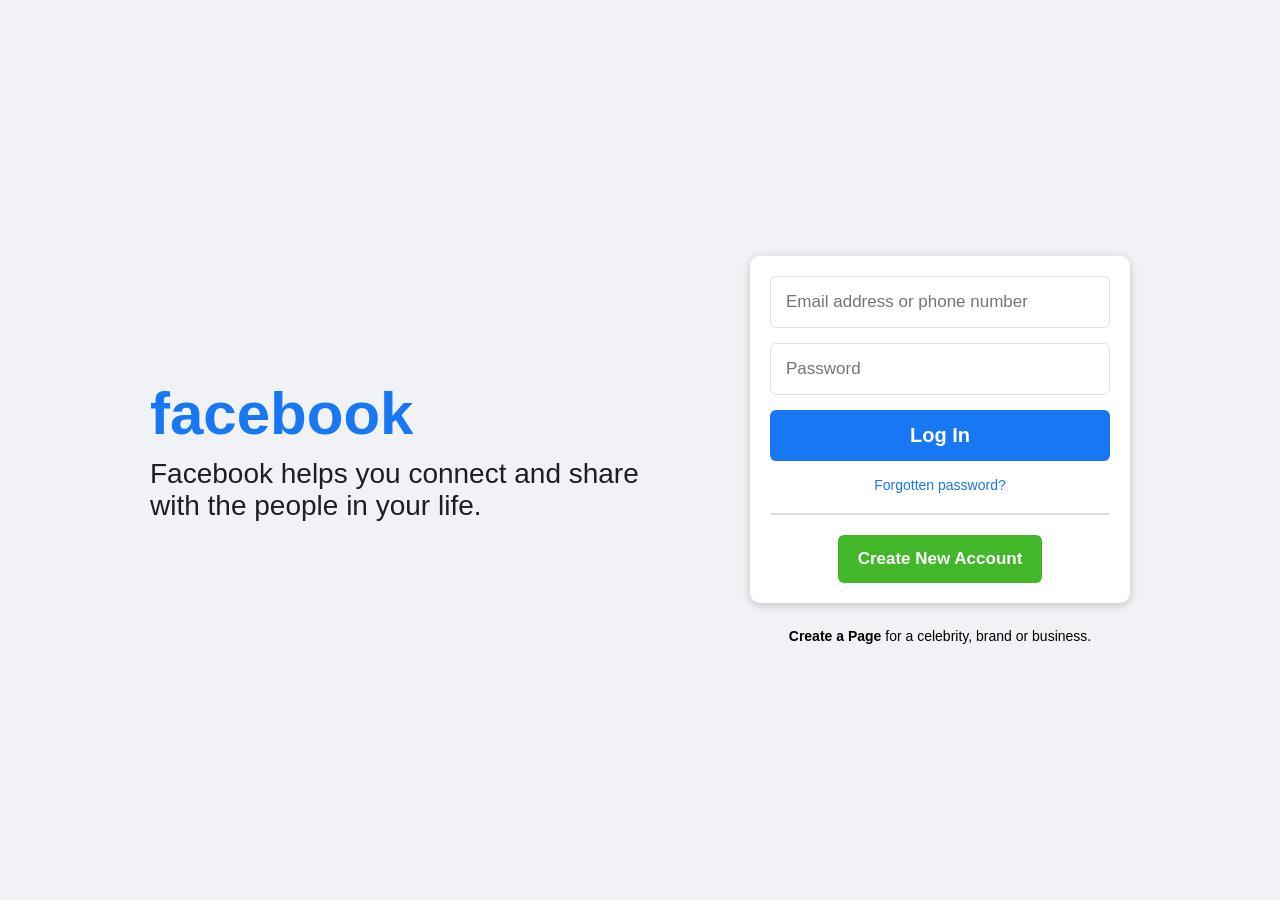
==== index.html @ e337bd1a "Initial commit" ====
<!DOCTYPE html>
<html lang="en">
<head>
    <meta charset="UTF-8">
    <meta name="viewport" content="width=device-width, initial-scale=1.0">
    <title>Facebook – Log In</title>

    <style>
        *{
            margin:0;
            padding:0;
            box-sizing:border-box;
            font-family:Arial, Helvetica, sans-serif;
        }

        body{
            background:#f0f2f5;
        }

        .container{
            width:100%;
            height:100vh;
            display:flex;
            justify-content:center;
            align-items:center;
            gap:100px;
            padding:20px;
        }

        .left{
            max-width:500px;
        }

        .left h1{
            color:#1877f2;
            font-size:60px;
            margin-bottom:10px;
        }

        .left p{
            font-size:28px;
            color:#1c1e21;
        }

        .login-box{
            width:380px;
            background:white;
            padding:20px;
            border-radius:10px;
            box-shadow:0 2px 10px rgba(0,0,0,.2);
            text-align:center;
        }

        input{
            width:100%;
            padding:15px;
            margin-bottom:15px;
            border:1px solid #dddfe2;
            border-radius:6px;
            font-size:17px;
        }

        input:focus{
            outline:none;
            border-color:#1877f2;
        }

        .login-btn{
            width:100%;
            padding:14px;
            background:#1877f2;
            color:white;
            border:none;
            border-radius:6px;
            font-size:20px;
            font-weight:bold;
            cursor:pointer;
        }

        .login-btn:hover{
            background:#166fe5;
        }

        .forgot{
            display:block;
            margin:16px 0;
            text-decoration:none;
            color:#1877f2;
            font-size:14px;
        }

        hr{
            margin:20px 0;
            border:1px solid #ddd;
        }

        .create-btn{
            background:#42b72a;
            color:white;
            border:none;
            padding:14px 20px;
            border-radius:6px;
            font-size:17px;
            font-weight:bold;
            cursor:pointer;
        }

        .create-btn:hover{
            background:#36a420;
        }

        .bottom-text{
            margin-top:25px;
            text-align:center;
            font-size:14px;
        }

        @media(max-width:768px){
            .container{
                flex-direction:column;
                gap:40px;
            }

            .left{
                text-align:center;
            }

            .left h1{
                font-size:50px;
            }

            .left p{
                font-size:22px;
            }

            .login-box{
                width:100%;
                max-width:380px;
            }
        }
    </style>
</head>

<body>

    <div class="container">

        <div class="left">
            <h1>facebook</h1>
            <p>Facebook helps you connect and share with the people in your life.</p>
        </div>

        <div>
            <div class="login-box">

                <form>
                    <input type="text" placeholder="Email address or phone number">

                    <input type="password" placeholder="Password">

                    <button class="login-btn">Log In</button>

                    <a href="#" class="forgot">Forgotten password?</a>

                    <hr>

                    <button type="button" class="create-btn">Create New Account</button>
                </form>

            </div>

            <p class="bottom-text">
                <strong>Create a Page</strong> for a celebrity, brand or business.
            </p>

        </div>

    </div>

</body>
</html>
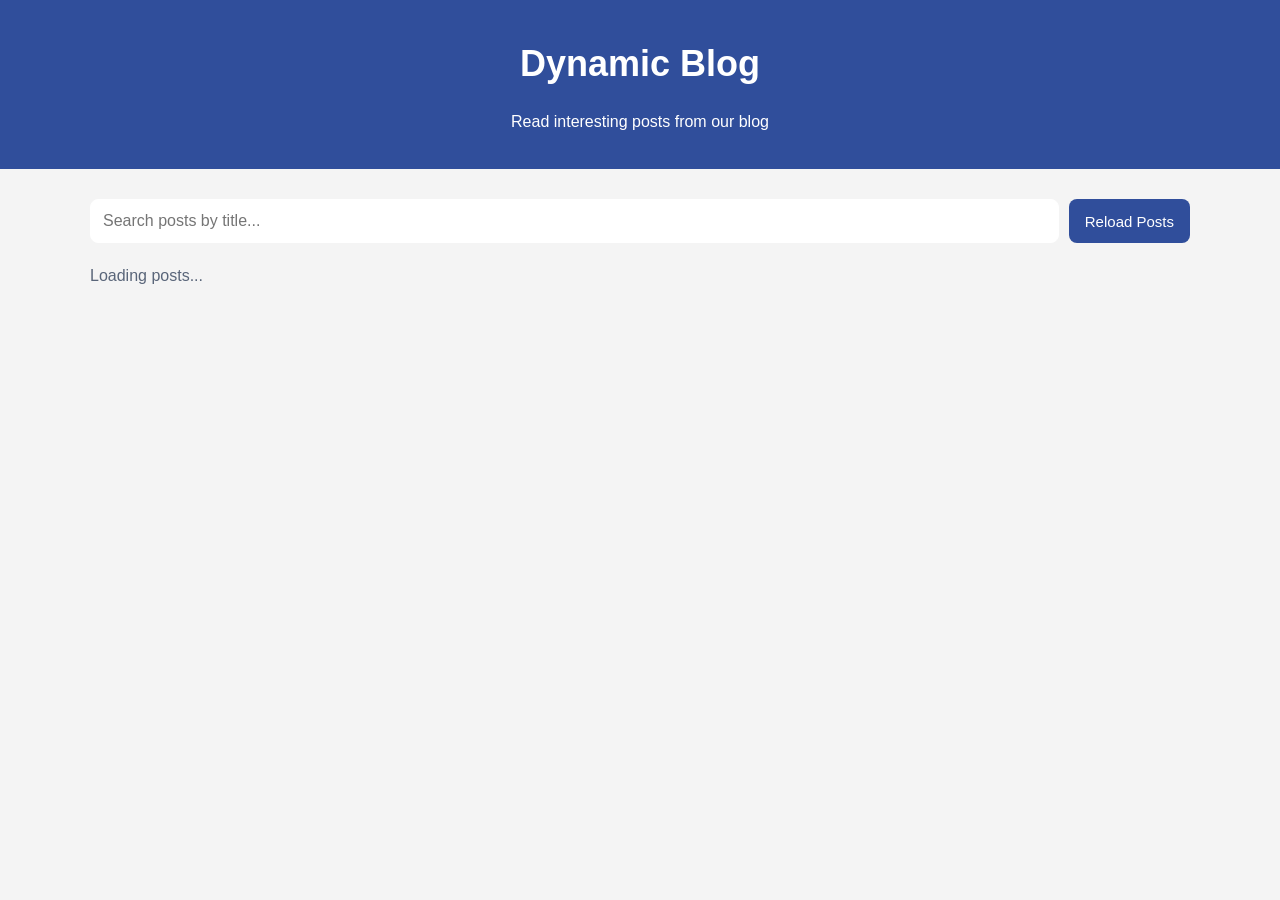
==== commit 7ce14600: "Add CRT session code" ====
--- a/index.html
+++ b/index.html
@@ -3,179 +3,33 @@
 <head>
     <meta charset="UTF-8">
     <meta name="viewport" content="width=device-width, initial-scale=1.0">
-    <title>Facebook – Log In</title>
-
-    <style>
-        *{
-            margin:0;
-            padding:0;
-            box-sizing:border-box;
-            font-family:Arial, Helvetica, sans-serif;
-        }
-
-        body{
-            background:#f0f2f5;
-        }
-
-        .container{
-            width:100%;
-            height:100vh;
-            display:flex;
-            justify-content:center;
-            align-items:center;
-            gap:100px;
-            padding:20px;
-        }
-
-        .left{
-            max-width:500px;
-        }
-
-        .left h1{
-            color:#1877f2;
-            font-size:60px;
-            margin-bottom:10px;
-        }
-
-        .left p{
-            font-size:28px;
-            color:#1c1e21;
-        }
-
-        .login-box{
-            width:380px;
-            background:white;
-            padding:20px;
-            border-radius:10px;
-            box-shadow:0 2px 10px rgba(0,0,0,.2);
-            text-align:center;
-        }
-
-        input{
-            width:100%;
-            padding:15px;
-            margin-bottom:15px;
-            border:1px solid #dddfe2;
-            border-radius:6px;
-            font-size:17px;
-        }
-
-        input:focus{
-            outline:none;
-            border-color:#1877f2;
-        }
-
-        .login-btn{
-            width:100%;
-            padding:14px;
-            background:#1877f2;
-            color:white;
-            border:none;
-            border-radius:6px;
-            font-size:20px;
-            font-weight:bold;
-            cursor:pointer;
-        }
-
-        .login-btn:hover{
-            background:#166fe5;
-        }
-
-        .forgot{
-            display:block;
-            margin:16px 0;
-            text-decoration:none;
-            color:#1877f2;
-            font-size:14px;
-        }
-
-        hr{
-            margin:20px 0;
-            border:1px solid #ddd;
-        }
-
-        .create-btn{
-            background:#42b72a;
-            color:white;
-            border:none;
-            padding:14px 20px;
-            border-radius:6px;
-            font-size:17px;
-            font-weight:bold;
-            cursor:pointer;
-        }
-
-        .create-btn:hover{
-            background:#36a420;
-        }
-
-        .bottom-text{
-            margin-top:25px;
-            text-align:center;
-            font-size:14px;
-        }
-
-        @media(max-width:768px){
-            .container{
-                flex-direction:column;
-                gap:40px;
-            }
-
-            .left{
-                text-align:center;
-            }
-
-            .left h1{
-                font-size:50px;
-            }
-
-            .left p{
-                font-size:22px;
-            }
-
-            .login-box{
-                width:100%;
-                max-width:380px;
-            }
-        }
-    </style>
+    <title>Dynamic Blog Page</title>
+    <link rel="stylesheet" href="style.css">
 </head>
-
 <body>
 
-    <div class="container">
+    <header class="header">
+        <h1>Dynamic Blog</h1>
+        <p>Read interesting posts from our blog</p>
+    </header>
 
-        <div class="left">
-            <h1>facebook</h1>
-            <p>Facebook helps you connect and share with the people in your life.</p>
-        </div>
-
-        <div>
-            <div class="login-box">
-
-                <form>
-                    <input type="text" placeholder="Email address or phone number">
-
-                    <input type="password" placeholder="Password">
-
-                    <button class="login-btn">Log In</button>
-
-                    <a href="#" class="forgot">Forgotten password?</a>
-
-                    <hr>
-
-                    <button type="button" class="create-btn">Create New Account</button>
-                </form>
-
-            </div>
-
-            <p class="bottom-text">
-                <strong>Create a Page</strong> for a celebrity, brand or business.
-            </p>
-
-        </div>
-
-    </div>
-
+    <main class="container">
+        <section class="controls">
+            <input 
+            type="search"
+            id="searchinput"
+            placeholder="Search posts by title...">
+            <button class="reloadButton" type="button">
+                 Reload Posts
+            </button>
+        </section>
+        <p id="statusMessage" role="status" aria-live="polite">
+            Loading posts...
+        </p>
+        <section id="postsContainer" class="posts-grid"></section>
+    </main>
+               
+ 
+    <script src="script.js"></script>
 </body>
 </html>
--- a/style.css
+++ b/style.css
@@ -0,0 +1,117 @@
+*{
+    box-sizing: border-box;
+}
+
+body{
+    margin: 0;
+    font-family: Arial, sans-serif;
+    background: #f4f4f4;
+    color: #333;
+    line-height: 1.6;
+}
+.header{
+    background: #304e9b;
+    color: white;
+    text-align: center;
+    padding: 35px 15px;
+}
+.header h1{
+    margin: 0;
+    font-size: 36px;
+}
+
+.header p{
+    margin-bottom: 0;
+}
+
+.container{
+    width: 90%;
+    max-width: 1100px;
+    margin : 30px auto;
+}
+
+.controls{
+    display: flex;
+    gap :10px;
+    margin-bottom: 20px;
+}
+
+input{
+    flex: 1;
+    min-width: 0;
+    padding: 12px;
+    border: 1px solid white;
+    border-radius: 8px;
+    font-size: 16px;
+}
+button{
+    padding: 12px 16px;
+    border: none;
+    border-radius: 8px;
+    background: #304e9b;
+    color: white;
+    cursor: pointer;
+    font-size: 15px;
+}
+
+button:hover{
+    padding: 12px 16px;
+    border: none;
+    border-radius: 8px;
+    background: #304e9b;
+    color: white;
+    cursor: pointer;
+    font-size: 15px;
+}
+
+button:hover{
+    background: #1f3a7a;
+}
+
+button:disabled{
+    opacity: 0.6;
+    cursor: not-allowed;
+}
+
+#statusMessage{
+    color: #596579;
+}
+
+.error{
+    color: red !important;
+}
+
+.post-grid{
+    display: grid;
+    grid-template-columns: repeat(auto-fit, minmax(300px, 1fr));
+    gap: 20px;
+}
+
+.post-card h2{
+    margin-top: 0;
+    font-size: 20px;
+    text-transform: capitalize;
+}
+
+.post-card p{
+    color: #596579;
+    line-height: 1.4;
+}
+
+.post-number{
+    color: #304e9b;
+    font-size: 13px;
+    font-weight: bold;
+}
+
+@media(max-width: 800px){e1
+    .post-grid{
+        grid-template-columns: 1fr;
+    }
+    .controls{
+        flex-direction: column;
+    }
+    .header h1{
+        font-size: 28px;
+    }
+}
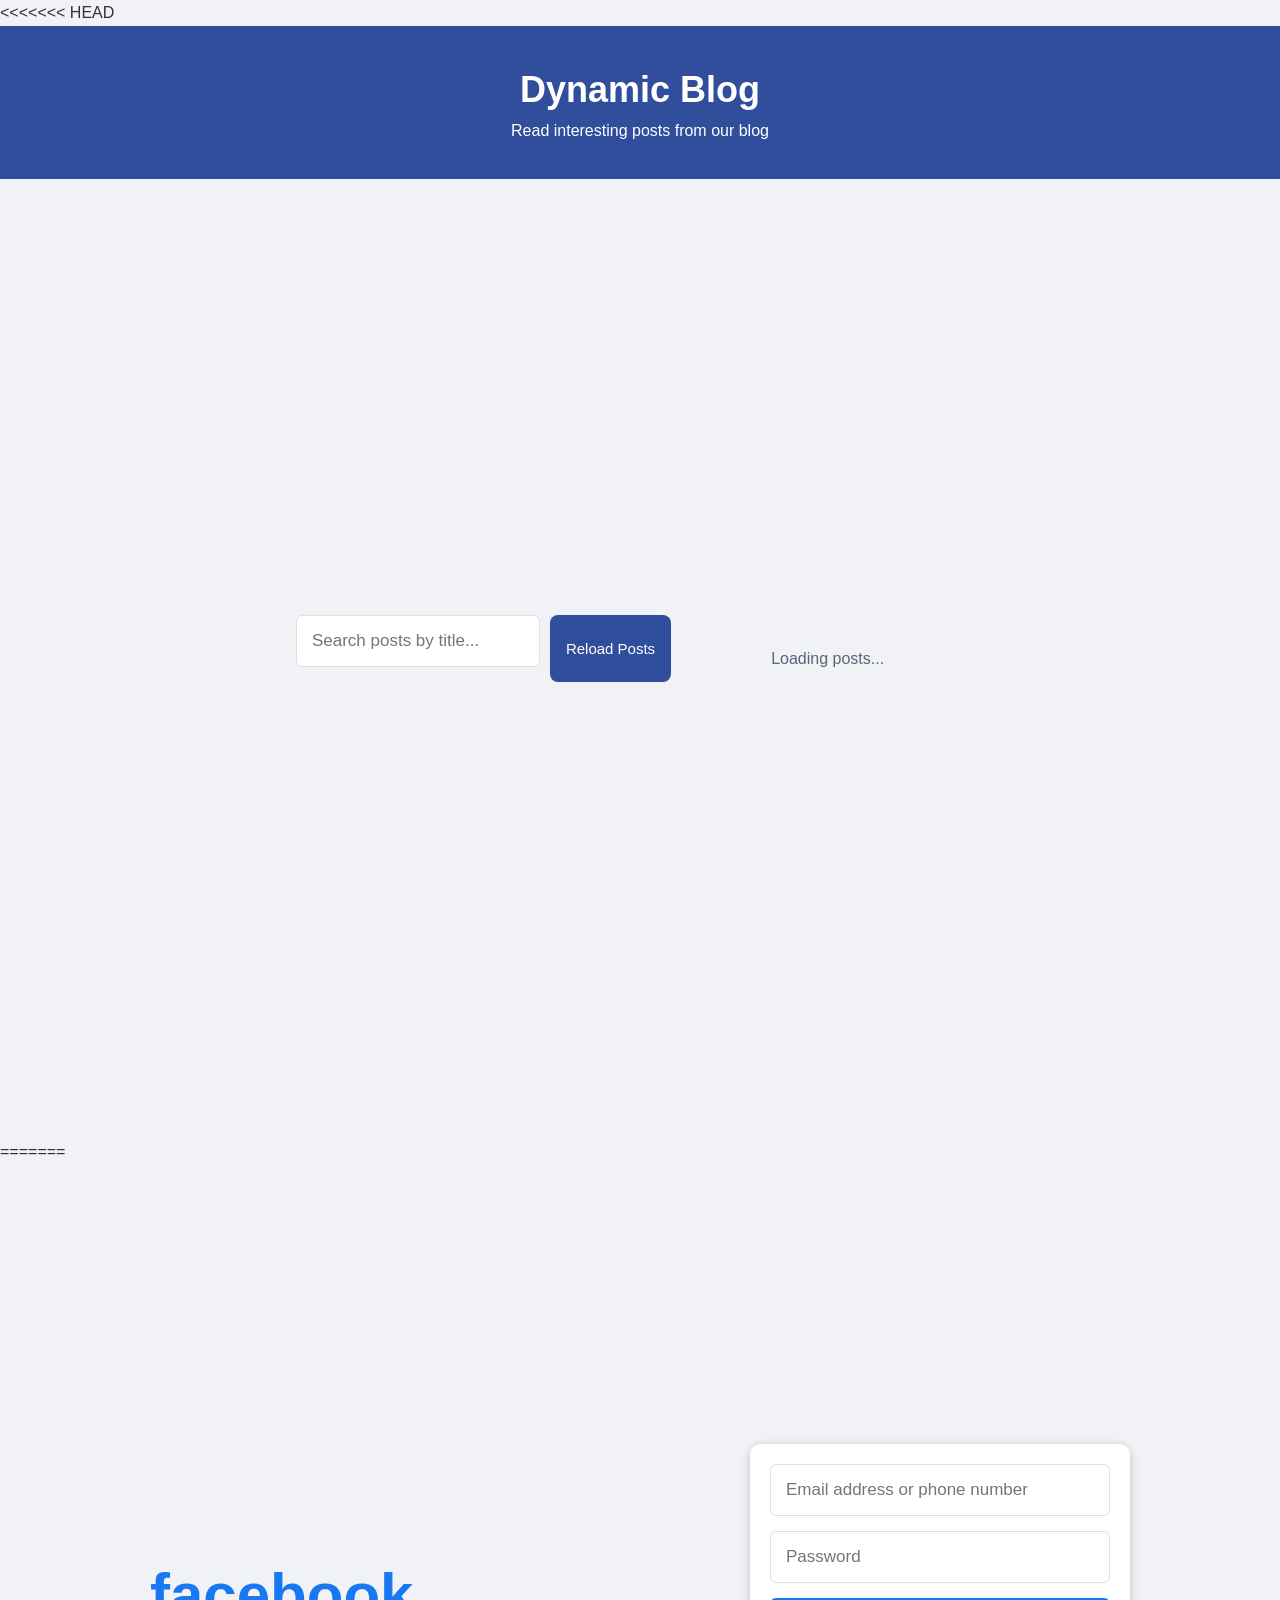
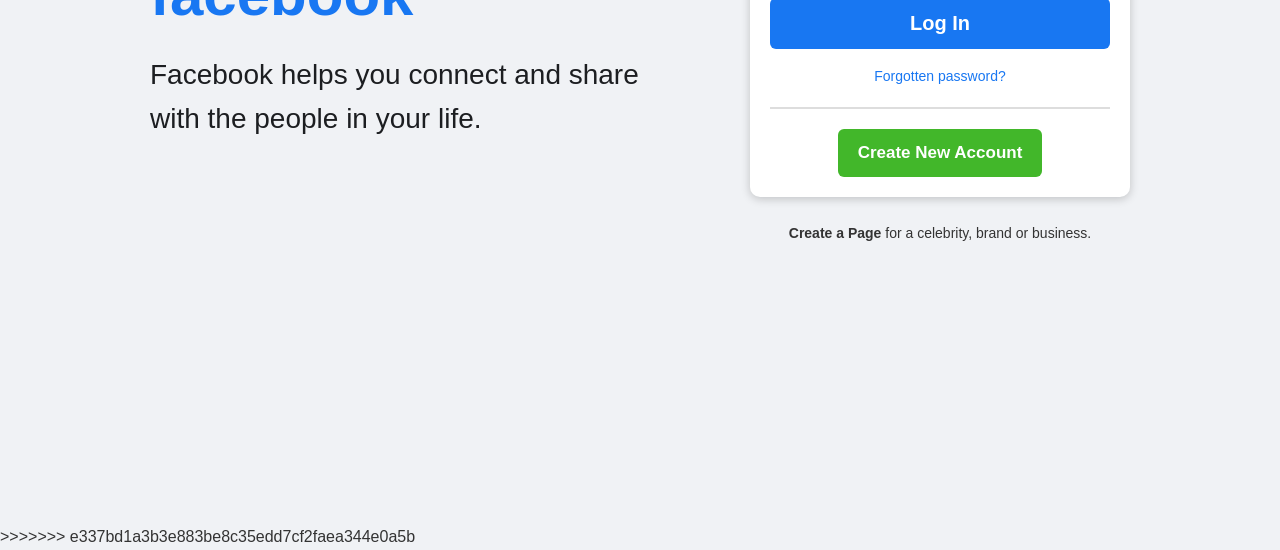
==== commit a38feac7: "Add Dynamic Blog Page" ====
--- a/index.html
+++ b/index.html
@@ -3,6 +3,7 @@
 <head>
     <meta charset="UTF-8">
     <meta name="viewport" content="width=device-width, initial-scale=1.0">
+<<<<<<< HEAD
     <title>Dynamic Blog Page</title>
     <link rel="stylesheet" href="style.css">
 </head>
@@ -31,5 +32,181 @@
                
  
     <script src="script.js"></script>
+=======
+    <title>Facebook – Log In</title>
+
+    <style>
+        *{
+            margin:0;
+            padding:0;
+            box-sizing:border-box;
+            font-family:Arial, Helvetica, sans-serif;
+        }
+
+        body{
+            background:#f0f2f5;
+        }
+
+        .container{
+            width:100%;
+            height:100vh;
+            display:flex;
+            justify-content:center;
+            align-items:center;
+            gap:100px;
+            padding:20px;
+        }
+
+        .left{
+            max-width:500px;
+        }
+
+        .left h1{
+            color:#1877f2;
+            font-size:60px;
+            margin-bottom:10px;
+        }
+
+        .left p{
+            font-size:28px;
+            color:#1c1e21;
+        }
+
+        .login-box{
+            width:380px;
+            background:white;
+            padding:20px;
+            border-radius:10px;
+            box-shadow:0 2px 10px rgba(0,0,0,.2);
+            text-align:center;
+        }
+
+        input{
+            width:100%;
+            padding:15px;
+            margin-bottom:15px;
+            border:1px solid #dddfe2;
+            border-radius:6px;
+            font-size:17px;
+        }
+
+        input:focus{
+            outline:none;
+            border-color:#1877f2;
+        }
+
+        .login-btn{
+            width:100%;
+            padding:14px;
+            background:#1877f2;
+            color:white;
+            border:none;
+            border-radius:6px;
+            font-size:20px;
+            font-weight:bold;
+            cursor:pointer;
+        }
+
+        .login-btn:hover{
+            background:#166fe5;
+        }
+
+        .forgot{
+            display:block;
+            margin:16px 0;
+            text-decoration:none;
+            color:#1877f2;
+            font-size:14px;
+        }
+
+        hr{
+            margin:20px 0;
+            border:1px solid #ddd;
+        }
+
+        .create-btn{
+            background:#42b72a;
+            color:white;
+            border:none;
+            padding:14px 20px;
+            border-radius:6px;
+            font-size:17px;
+            font-weight:bold;
+            cursor:pointer;
+        }
+
+        .create-btn:hover{
+            background:#36a420;
+        }
+
+        .bottom-text{
+            margin-top:25px;
+            text-align:center;
+            font-size:14px;
+        }
+
+        @media(max-width:768px){
+            .container{
+                flex-direction:column;
+                gap:40px;
+            }
+
+            .left{
+                text-align:center;
+            }
+
+            .left h1{
+                font-size:50px;
+            }
+
+            .left p{
+                font-size:22px;
+            }
+
+            .login-box{
+                width:100%;
+                max-width:380px;
+            }
+        }
+    </style>
+</head>
+
+<body>
+
+    <div class="container">
+
+        <div class="left">
+            <h1>facebook</h1>
+            <p>Facebook helps you connect and share with the people in your life.</p>
+        </div>
+
+        <div>
+            <div class="login-box">
+
+                <form>
+                    <input type="text" placeholder="Email address or phone number">
+
+                    <input type="password" placeholder="Password">
+
+                    <button class="login-btn">Log In</button>
+
+                    <a href="#" class="forgot">Forgotten password?</a>
+
+                    <hr>
+
+                    <button type="button" class="create-btn">Create New Account</button>
+                </form>
+
+            </div>
+
+            <p class="bottom-text">
+                <strong>Create a Page</strong> for a celebrity, brand or business.
+            </p>
+
+        </div>
+
+    </div>
+
+>>>>>>> e337bd1a3b3e883be8c35edd7cf2faea344e0a5b
 </body>
 </html>
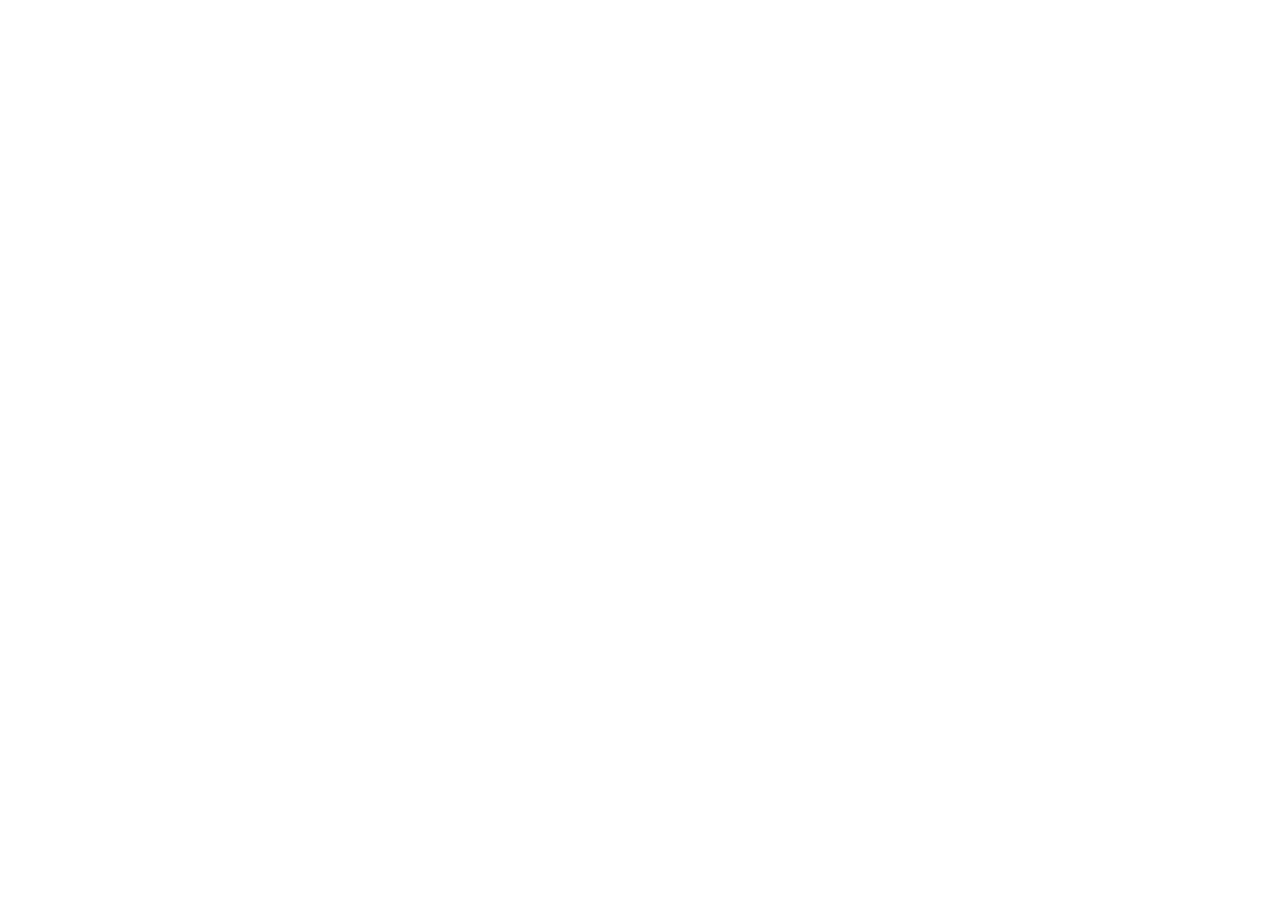
==== commit 81fb0270: "Add files via upload" ====
--- a/index.html
+++ b/index.html
@@ -1,212 +1,13 @@
-<!DOCTYPE html>
+<!doctype html>
 <html lang="en">
-<head>
-    <meta charset="UTF-8">
-    <meta name="viewport" content="width=device-width, initial-scale=1.0">
-<<<<<<< HEAD
-    <title>Dynamic Blog Page</title>
-    <link rel="stylesheet" href="style.css">
-</head>
-<body>
-
-    <header class="header">
-        <h1>Dynamic Blog</h1>
-        <p>Read interesting posts from our blog</p>
-    </header>
-
-    <main class="container">
-        <section class="controls">
-            <input 
-            type="search"
-            id="searchinput"
-            placeholder="Search posts by title...">
-            <button class="reloadButton" type="button">
-                 Reload Posts
-            </button>
-        </section>
-        <p id="statusMessage" role="status" aria-live="polite">
-            Loading posts...
-        </p>
-        <section id="postsContainer" class="posts-grid"></section>
-    </main>
-               
- 
-    <script src="script.js"></script>
-=======
-    <title>Facebook – Log In</title>
-
-    <style>
-        *{
-            margin:0;
-            padding:0;
-            box-sizing:border-box;
-            font-family:Arial, Helvetica, sans-serif;
-        }
-
-        body{
-            background:#f0f2f5;
-        }
-
-        .container{
-            width:100%;
-            height:100vh;
-            display:flex;
-            justify-content:center;
-            align-items:center;
-            gap:100px;
-            padding:20px;
-        }
-
-        .left{
-            max-width:500px;
-        }
-
-        .left h1{
-            color:#1877f2;
-            font-size:60px;
-            margin-bottom:10px;
-        }
-
-        .left p{
-            font-size:28px;
-            color:#1c1e21;
-        }
-
-        .login-box{
-            width:380px;
-            background:white;
-            padding:20px;
-            border-radius:10px;
-            box-shadow:0 2px 10px rgba(0,0,0,.2);
-            text-align:center;
-        }
-
-        input{
-            width:100%;
-            padding:15px;
-            margin-bottom:15px;
-            border:1px solid #dddfe2;
-            border-radius:6px;
-            font-size:17px;
-        }
-
-        input:focus{
-            outline:none;
-            border-color:#1877f2;
-        }
-
-        .login-btn{
-            width:100%;
-            padding:14px;
-            background:#1877f2;
-            color:white;
-            border:none;
-            border-radius:6px;
-            font-size:20px;
-            font-weight:bold;
-            cursor:pointer;
-        }
-
-        .login-btn:hover{
-            background:#166fe5;
-        }
-
-        .forgot{
-            display:block;
-            margin:16px 0;
-            text-decoration:none;
-            color:#1877f2;
-            font-size:14px;
-        }
-
-        hr{
-            margin:20px 0;
-            border:1px solid #ddd;
-        }
-
-        .create-btn{
-            background:#42b72a;
-            color:white;
-            border:none;
-            padding:14px 20px;
-            border-radius:6px;
-            font-size:17px;
-            font-weight:bold;
-            cursor:pointer;
-        }
-
-        .create-btn:hover{
-            background:#36a420;
-        }
-
-        .bottom-text{
-            margin-top:25px;
-            text-align:center;
-            font-size:14px;
-        }
-
-        @media(max-width:768px){
-            .container{
-                flex-direction:column;
-                gap:40px;
-            }
-
-            .left{
-                text-align:center;
-            }
-
-            .left h1{
-                font-size:50px;
-            }
-
-            .left p{
-                font-size:22px;
-            }
-
-            .login-box{
-                width:100%;
-                max-width:380px;
-            }
-        }
-    </style>
-</head>
-
-<body>
-
-    <div class="container">
-
-        <div class="left">
-            <h1>facebook</h1>
-            <p>Facebook helps you connect and share with the people in your life.</p>
-        </div>
-
-        <div>
-            <div class="login-box">
-
-                <form>
-                    <input type="text" placeholder="Email address or phone number">
-
-                    <input type="password" placeholder="Password">
-
-                    <button class="login-btn">Log In</button>
-
-                    <a href="#" class="forgot">Forgotten password?</a>
-
-                    <hr>
-
-                    <button type="button" class="create-btn">Create New Account</button>
-                </form>
-
-            </div>
-
-            <p class="bottom-text">
-                <strong>Create a Page</strong> for a celebrity, brand or business.
-            </p>
-
-        </div>
-
-    </div>
-
->>>>>>> e337bd1a3b3e883be8c35edd7cf2faea344e0a5b
-</body>
-</html>+  <head>
+    <meta charset="UTF-8" />
+    <link rel="icon" type="image/svg+xml" href="/favicon.svg" />
+    <meta name="viewport" content="width=device-width, initial-scale=1.0" />
+    <title>vanilla</title>
+  </head>
+  <body>
+    <div id="app"></div>
+    <script type="module" src="/src/main.js"></script>
+  </body>
+</html>
